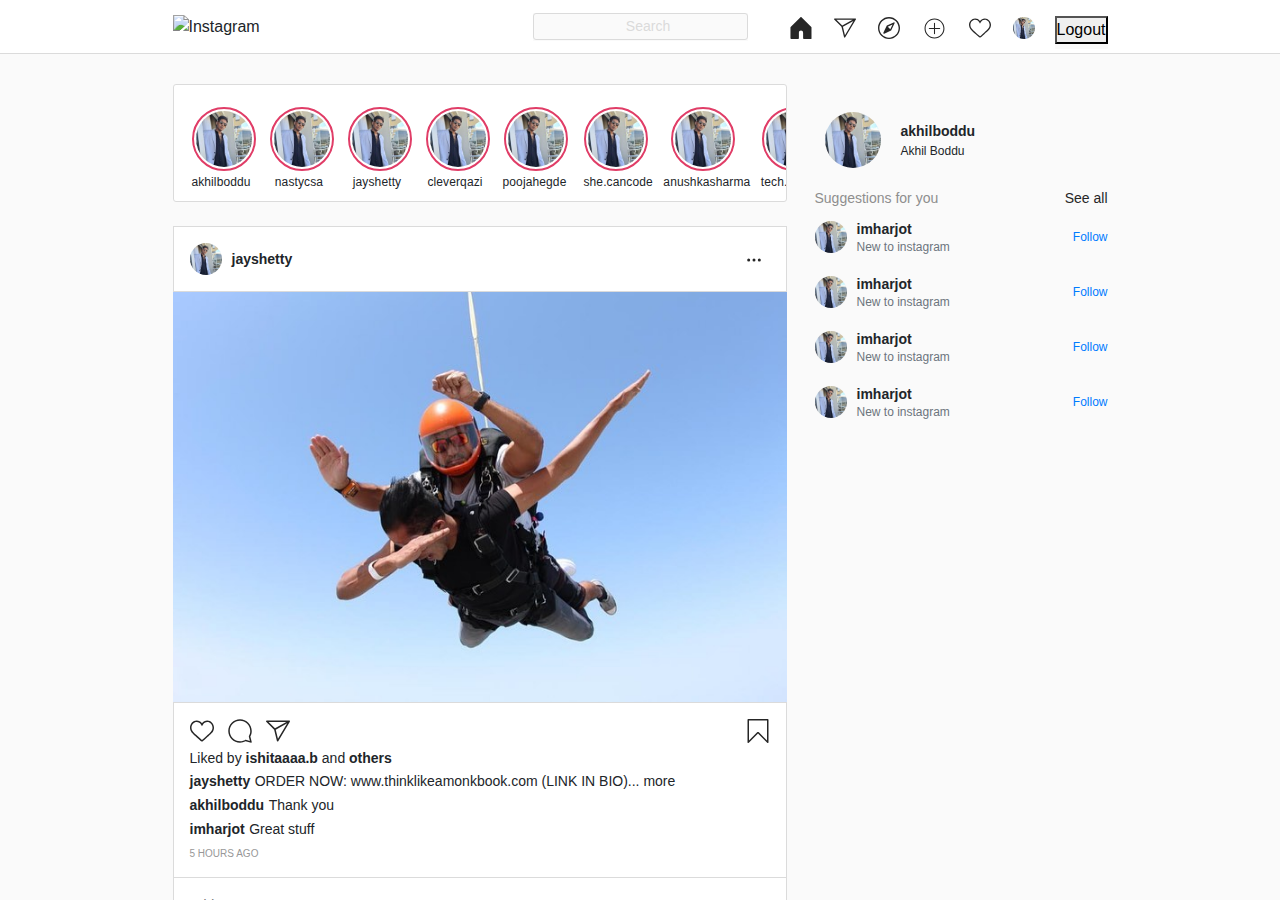
==== index.html @ ea260843 "modal" ====
<!DOCTYPE html>
<html lang="en">
  <head>
    <meta charset="UTF-8" />
    <meta name="viewport" content="width=device-width, initial-scale=1.0" />
    <link rel="icon" href="assets/favicon.png" type="image/png" />
    <link
      rel="stylesheet"
      href="https://stackpath.bootstrapcdn.com/bootstrap/4.5.2/css/bootstrap.min.css"
      integrity="sha384-JcKb8q3iqJ61gNV9KGb8thSsNjpSL0n8PARn9HuZOnIxN0hoP+VmmDGMN5t9UJ0Z"
      crossorigin="anonymous"/>

   
    <link rel="stylesheet" href="styles.css" />
    <link rel="stylesheet" href="mobile-styles.css" />
    <title>Instagram</title>

    <script src="https://www.gstatic.com/firebasejs/ui/6.0.1/firebase-ui-auth.js"></script>
    <link type="text/css" rel="stylesheet" href="https://www.gstatic.com/firebasejs/ui/6.0.1/firebase-ui-auth.css" />
    <script src="https://www.gstatic.com/firebasejs/3.6.1/firebase.js"></script>

    <script src='https://cdn.firebase.com/js/client/2.2.1/firebase.js'></script>

    <script src="logout.js" type="module"></script>
    <script src="script.js" type="module"></script>
  </head>

  <body>

    <div id="firebaseui-auth-container">


    </div>

    <div class="main-container">
      <div class="navbar">
        <div class="navbar-inner">
          <div class="logo">
            <img
              alt="Instagram"
              src="https://www.instagram.com/static/images/web/mobile_nav_type_logo.png/735145cfe0a4.png"
              srcset="
                https://www.instagram.com/static/images/web/mobile_nav_type_logo-2x.png/1b47f9d0e595.png 2x
              "
            />
          </div>
          <div class="search-bar">
            <div class="search-bar-inner">
              <span class="search-icon"></span>
              <span class="search-text">Search</span>
            </div>
          </div>
          <div class="navbar-icons">
            <div class="navbar-icons-inner">
              <div>
                <div class="">
                  <a href="/" tabindex="0"
                    ><svg
                      aria-label="Home"
                      class="_8-yf5"
                      fill="#262626"
                      height="22"
                      viewBox="0 0 48 48"
                      width="22"
                    >
                      <path
                        d="M45.5 48H30.1c-.8 0-1.5-.7-1.5-1.5V34.2c0-2.6-2.1-4.6-4.6-4.6s-4.6 2.1-4.6 4.6v12.3c0 .8-.7 1.5-1.5 1.5H2.5c-.8 0-1.5-.7-1.5-1.5V23c0-.4.2-.8.4-1.1L22.9.4c.6-.6 1.6-.6 2.1 0l21.5 21.5c.3.3.4.7.4 1.1v23.5c.1.8-.6 1.5-1.4 1.5z"
                      ></path></svg
                  ></a>
                </div>
              </div>
          
              <div class="margin-left">
                <a class="xWeGp" href="/direct/inbox/" tabindex="0"
                  ><svg
                    aria-label="Direct"
                    class="_8-yf5"
                    fill="#262626"
                    height="22"
                    viewBox="0 0 48 48"
                    width="22"
                  >
                    <path
                      d="M47.8 3.8c-.3-.5-.8-.8-1.3-.8h-45C.9 3.1.3 3.5.1 4S0 5.2.4 5.7l15.9 15.6 5.5 22.6c.1.6.6 1 1.2 1.1h.2c.5 0 1-.3 1.3-.7l23.2-39c.4-.4.4-1 .1-1.5zM5.2 6.1h35.5L18 18.7 5.2 6.1zm18.7 33.6l-4.4-18.4L42.4 8.6 23.9 39.7z"
                    ></path></svg
                ></a>
                <div class="_2g5Gx"></div>
              </div>
              <div class="margin-left">
                <a href="/explore/" tabindex="0"
                  ><svg
                    aria-label="Find People"
                    class="_8-yf5"
                    fill="#262626"
                    height="22"
                    viewBox="0 0 48 48"
                    width="22"
                    
                  >
                    <path
                      clip-rule="evenodd"
                      d="M24 0C10.8 0 0 10.8 0 24s10.8 24 24 24 24-10.8 24-24S37.2 0 24 0zm0 45C12.4 45 3 35.6 3 24S12.4 3 24 3s21 9.4 21 21-9.4 21-21 21zm10.2-33.2l-14.8 7c-.3.1-.6.4-.7.7l-7 14.8c-.3.6-.2 1.3.3 1.7.3.3.7.4 1.1.4.2 0 .4 0 .6-.1l14.8-7c.3-.1.6-.4.7-.7l7-14.8c.3-.6.2-1.3-.3-1.7-.4-.5-1.1-.6-1.7-.3zm-7.4 15l-5.5-5.5 10.5-5-5 10.5z"
                      fill-rule="evenodd"
                    ></path></svg
                ></a>
              </div>

              <div class="margin-left" id="triggerPopup">
                <label for="files" class="upload-button">
                  <a href="#" id="openPopup">
                    <svg
                      aria-label="Activity Feed"
                      fill="#262626"
                      height="25"
                      class="svg-icon" 
                      viewBox="0 0 20 20"
                      width="25"
                    >
                      <path d="M14.613,10c0,0.23-0.188,0.419-0.419,0.419H10.42v3.774c0,0.23-0.189,0.42-0.42,0.42s-0.419-0.189-0.419-0.42v-3.774H5.806c-0.23,0-0.419-0.189-0.419-0.419s0.189-0.419,0.419-0.419h3.775V5.806c0-0.23,0.189-0.419,0.419-0.419s0.42,0.189,0.42,0.419v3.775h3.774C14.425,9.581,14.613,9.77,14.613,10 M17.969,10c0,4.401-3.567,7.969-7.969,7.969c-4.402,0-7.969-3.567-7.969-7.969c0-4.402,3.567-7.969,7.969-7.969C14.401,2.031,17.969,5.598,17.969,10 M17.13,10c0-3.932-3.198-7.13-7.13-7.13S2.87,6.068,2.87,10c0,3.933,3.198,7.13,7.13,7.13S17.13,13.933,17.13,10"></path>
                    </svg>
                  </a>
                </label>
              </div>
              
              <!-- Overlay -->
              <div class="overlay" id="overlay"></div>
              
              <!-- Section with content for pop-up -->
              <section id="popupContent" class="popup-container">
                Upload Files<br />
                <input type="file" id="files" multiple /><br /><br />
                <button id="createPostButton">Upload</button>
                <p id="uploading"></p>
                <progress value="0" max="0" id="progress"></progress>
                <input type="text" id="post">

              </section>

              
              
              

              
              <div class="margin-left">
                <a class="_0ZPOP kIKUG" href="/accounts/activity/"
                  ><svg
                    aria-label="Activity Feed"
                    class="_8-yf5"
                    fill="#262626"
                    height="22"
                    viewBox="0 0 48 48"
                    width="22"
                  >
                    <path
                      d="M34.6 6.1c5.7 0 10.4 5.2 10.4 11.5 0 6.8-5.9 11-11.5 16S25 41.3 24 41.9c-1.1-.7-4.7-4-9.5-8.3-5.7-5-11.5-9.2-11.5-16C3 11.3 7.7 6.1 13.4 6.1c4.2 0 6.5 2 8.1 4.3 1.9 2.6 2.2 3.9 2.5 3.9.3 0 .6-1.3 2.5-3.9 1.6-2.3 3.9-4.3 8.1-4.3m0-3c-4.5 0-7.9 1.8-10.6 5.6-2.7-3.7-6.1-5.5-10.6-5.5C6 3.1 0 9.6 0 17.6c0 7.3 5.4 12 10.6 16.5.6.5 1.3 1.1 1.9 1.7l2.3 2c4.4 3.9 6.6 5.9 7.6 6.5.5.3 1.1.5 1.6.5.6 0 1.1-.2 1.6-.5 1-.6 2.8-2.2 7.8-6.8l2-1.8c.7-.6 1.3-1.2 2-1.7C42.7 29.6 48 25 48 17.6c0-8-6-14.5-13.4-14.5z"
                    ></path></svg
                ></a>

                
                
                <div class="">
                  <div class="poA5q" style="margin-left: -423px"></div>
                </div>
              </div>
              <div class="profile-pic margin-left">
                <img
                  alt="imharjotsingh's profile picture"
                  data-testid="user-avatar"
                  draggable="false"
                  src="assets/akhil.png"
                />
              </div>

              
              <div class="logout">
                <button name="logoutBtn" id="logoutBtn" type="submit" >Logout</button>

              </div>

            </div>
          </div>
        </div>
      </div>
      <main>
        <div class="content-container">
          <div class="content">
            <div class="stories">
              <div class="stories-inner">
                <div class="story">
                  <img
                    class="story-image"
                    alt="akhilboddu's profile picture"
                    data-testid="user-avatar"
                    draggable="false"
                    src="assets/akhil.png"
                  />
                  <div class="story-border"></div>
                  <span class="story-text">akhilboddu</span>
                </div>
                <div class="story">
                  <img
                    class="story-image"
                    alt="akhilboddu's profile picture"
                    data-testid="user-avatar"
                    draggable="false"
                    src="assets/akhil.png"
                  />
                  <div class="story-border"></div>
                  <span class="story-text">nastycsa</span>
                </div>
                <div class="story">
                  <img
                    class="story-image"
                    alt="akhilboddu's profile picture"
                    data-testid="user-avatar"
                    draggable="false"
                    src="assets/akhil.png"
                  />
                  <div class="story-border"></div>
                  <span class="story-text">jayshetty</span>
                </div>
                <div class="story">
                  <img
                    class="story-image"
                    alt="akhilboddu's profile picture"
                    data-testid="user-avatar"
                    draggable="false"
                    src="assets/akhil.png"
                  />
                  <div class="story-border"></div>
                  <span class="story-text">cleverqazi</span>
                </div>

                <div class="story">
                  <img
                    class="story-image"
                    alt="akhilboddu's profile picture"
                    data-testid="user-avatar"
                    draggable="false"
                    src="assets/akhil.png"
                  />
                  <div class="story-border"></div>
                  <span class="story-text">poojahegde</span>
                </div>
                <div class="story">
                  <img
                    class="story-image"
                    alt="akhilboddu's profile picture"
                    data-testid="user-avatar"
                    draggable="false"
                    src="assets/akhil.png"
                  />
                  <div class="story-border"></div>
                  <span class="story-text">she.cancode</span>
                </div>
                <div class="story">
                  <img
                    class="story-image"
                    alt="akhilboddu's profile picture"
                    data-testid="user-avatar"
                    draggable="false"
                    src="assets/akhil.png"
                  />
                  <div class="story-border"></div>
                  <span class="story-text">anushkasharma</span>
                </div>
                <div class="story">
                  <img
                    class="story-image"
                    alt="akhilboddu's profile picture"
                    data-testid="user-avatar"
                    draggable="false"
                    src="assets/akhil.png"
                  />
                  <div class="story-border"></div>
                  <span class="story-text">tech.unicorn</span>
                </div>
                <div class="story">
                  <img
                    class="story-image"
                    alt="akhilboddu's profile picture"
                    data-testid="user-avatar"
                    draggable="false"
                    src="assets/akhil.png"
                  />
                  <div class="story-border"></div>
                  <span class="story-text">lamborghini</span>
                </div>
                <div class="story">
                  <img
                    class="story-image"
                    alt="akhilboddu's profile picture"
                    data-testid="user-avatar"
                    draggable="false"
                    src="assets/akhil.png"
                  />
                  <div class="story-border"></div>
                  <span class="story-text">garyvee</span>
                </div>
              </div>
            </div>
            <div class="posts">
              <div class="post">
                <div class="header">
                  <div class="profile-area">
                    <div class="post-pic">
                      <img
                        alt="jayshetty's profile picture"
                        class="_6q-tv"
                        data-testid="user-avatar"
                        draggable="false"
                        src="assets/akhil.png"
                      />
                    </div>
                    <span class="profile-name">jayshetty</span>
                  </div>
                  
                  <div class="options">
                    <div
                      class="Igw0E rBNOH YBx95 _4EzTm"
                      style="height: 24px; width: 24px"
                    >

                    <div id="triggerPopup" style="cursor: pointer;">
                    
                      <svg
                        aria-label="More options"
                        class="_8-yf5"
                        fill="#262626"
                        height="16"
                        viewBox="0 0 48 48"
                        width="16"
                        id ="More options"
                      >
                        <circle
                          clip-rule="evenodd"
                          cx="8"
                          cy="24"
                          fill-rule="evenodd"
                          r="4.5"
                        ></circle>
                        <circle
                          clip-rule="evenodd"
                          cx="24"
                          cy="24"
                          fill-rule="evenodd"
                          r="4.5"
                        ></circle>
                        <circle
                          clip-rule="evenodd"
                          cx="40"
                          cy="24"
                          fill-rule="evenodd"
                          r="4.5"
                        ></circle>
                      </svg>                      
                    </div>
                  </div>
                </div>
              </div>

<!-- Modal -->
<div id="myModal" class="modal">
  <!-- Modal content -->
  <div class="modal-content">
    <div class="modal-header">
    </div>
    <div class="modal-body" id="modalBody">
      <!-- Dynamic content will be inserted here -->
    </div>
  </div>
</div>

                
                <div class="body">
                  <img
                    alt="Photo by Jay Shetty on September 12, 2020. Image may contain: 2 people."
                    class="FFVAD"
                    decoding="auto"
                    sizes="614px"
                    src="assets/post.png"
                    style="object-fit: cover"
                  />
                </div>
                <div class="footer">
                  <div class="user-actions">
                    <div class="like-comment-share">
                      <div>
                        <span class=""
                          ><svg
                            aria-label="Like"
                            class="_8-yf5"
                            fill="#262626"
                            height="24"
                            viewBox="0 0 48 48"
                            width="24"
                          >
                            <path
                              d="M34.6 6.1c5.7 0 10.4 5.2 10.4 11.5 0 6.8-5.9 11-11.5 16S25 41.3 24 41.9c-1.1-.7-4.7-4-9.5-8.3-5.7-5-11.5-9.2-11.5-16C3 11.3 7.7 6.1 13.4 6.1c4.2 0 6.5 2 8.1 4.3 1.9 2.6 2.2 3.9 2.5 3.9.3 0 .6-1.3 2.5-3.9 1.6-2.3 3.9-4.3 8.1-4.3m0-3c-4.5 0-7.9 1.8-10.6 5.6-2.7-3.7-6.1-5.5-10.6-5.5C6 3.1 0 9.6 0 17.6c0 7.3 5.4 12 10.6 16.5.6.5 1.3 1.1 1.9 1.7l2.3 2c4.4 3.9 6.6 5.9 7.6 6.5.5.3 1.1.5 1.6.5.6 0 1.1-.2 1.6-.5 1-.6 2.8-2.2 7.8-6.8l2-1.8c.7-.6 1.3-1.2 2-1.7C42.7 29.6 48 25 48 17.6c0-8-6-14.5-13.4-14.5z"
                            ></path></svg
                        ></span>
                      </div>
                      <div class="margin-left-small">
                        <svg
                          aria-label="Comment"
                          class="_8-yf5"
                          fill="#262626"
                          height="24"
                          viewBox="0 0 48 48"
                          width="24"
                        >
                          <path
                            clip-rule="evenodd"
                            d="M47.5 46.1l-2.8-11c1.8-3.3 2.8-7.1 2.8-11.1C47.5 11 37 .5 24 .5S.5 11 .5 24 11 47.5 24 47.5c4 0 7.8-1 11.1-2.8l11 2.8c.8.2 1.6-.6 1.4-1.4zm-3-22.1c0 4-1 7-2.6 10-.2.4-.3.9-.2 1.4l2.1 8.4-8.3-2.1c-.5-.1-1-.1-1.4.2-1.8 1-5.2 2.6-10 2.6-11.4 0-20.6-9.2-20.6-20.5S12.7 3.5 24 3.5 44.5 12.7 44.5 24z"
                            fill-rule="evenodd"
                          ></path>
                        </svg>
                      </div>
                      <div class="margin-left-small">
                        <svg
                          aria-label="Share Post"
                          class="_8-yf5"
                          fill="#262626"
                          height="24"
                          viewBox="0 0 48 48"
                          width="24"
                        >
                          <path
                            d="M47.8 3.8c-.3-.5-.8-.8-1.3-.8h-45C.9 3.1.3 3.5.1 4S0 5.2.4 5.7l15.9 15.6 5.5 22.6c.1.6.6 1 1.2 1.1h.2c.5 0 1-.3 1.3-.7l23.2-39c.4-.4.4-1 .1-1.5zM5.2 6.1h35.5L18 18.7 5.2 6.1zm18.7 33.6l-4.4-18.4L42.4 8.6 23.9 39.7z"
                          ></path>
                        </svg>
                      </div>
                    </div>
                    <div class="bookmark">
                      <div class="QBdPU rrUvL">
                        <svg
                          aria-label="Save"
                          class="_8-yf5"
                          fill="#262626"
                          height="24"
                          viewBox="0 0 48 48"
                          width="24"
                        >
                          <path
                            d="M43.5 48c-.4 0-.8-.2-1.1-.4L24 29 5.6 47.6c-.4.4-1.1.6-1.6.3-.6-.2-1-.8-1-1.4v-45C3 .7 3.7 0 4.5 0h39c.8 0 1.5.7 1.5 1.5v45c0 .6-.4 1.2-.9 1.4-.2.1-.4.1-.6.1zM24 26c.8 0 1.6.3 2.2.9l15.8 16V3H6v39.9l15.8-16c.6-.6 1.4-.9 2.2-.9z"
                          ></path>
                        </svg>
                      </div>
                    </div>
                  </div>
                  <span class="likes"
                    >Liked by <b>ishitaaaa.b</b> and <b>others</b></span
                  >
                  <span class="caption">
                    <span class="caption-username"><b>jayshetty</b></span>
                    <span class="caption-text">
                      ORDER NOW: www.thinklikeamonkbook.com (LINK IN BIO)...
                      more</span
                    >
                  </span>
                  <span class="comment">
                    <span class="caption-username"><b>akhilboddu</b></span>
                    <span class="caption-text">Thank you</span>
                  </span>
                  <span class="comment">
                    <span class="caption-username"><b>imharjot</b></span>
                    <span class="caption-text"> Great stuff</span>
                  </span>
                  <span class="posted-time">5 HOURS AGO</span>
                </div>
                <div class="add-comment">
                  <input type="text" placeholder="Add a comment..." />
                  <a class="post-btn">Post</a>
                </div>
              </div>
              <div class="post">
                <div class="header">
                  <div class="profile-area">
                    <div class="post-pic">
                      <img
                        alt="jayshetty's profile picture"
                        class="_6q-tv"
                        data-testid="user-avatar"
                        draggable="false"
                        src="assets/akhil.png"
                      />
                    </div>
                    <span class="profile-name">jayshetty</span>
                  </div>
                  
                  <div class="options">
                    <div
                      class="Igw0E rBNOH YBx95 _4EzTm"
                      style="height: 24px; width: 24px"
                    >

                    <div id="triggerPopup" style="cursor: pointer;">
                    
                      <svg
                        aria-label="More options"
                        class="_8-yf5"
                        fill="#262626"
                        height="16"
                        viewBox="0 0 48 48"
                        width="16"
                        id ="More options"
                      >
                        <circle
                          clip-rule="evenodd"
                          cx="8"
                          cy="24"
                          fill-rule="evenodd"
                          r="4.5"
                        ></circle>
                        <circle
                          clip-rule="evenodd"
                          cx="24"
                          cy="24"
                          fill-rule="evenodd"
                          r="4.5"
                        ></circle>
                        <circle
                          clip-rule="evenodd"
                          cx="40"
                          cy="24"
                          fill-rule="evenodd"
                          r="4.5"
                        ></circle>
                      </svg>                      
                    </div>
                  </div>
                </div>
              </div>

<!-- Modal -->
<div id="myModal" class="modal">
  <!-- Modal content -->
  <div class="modal-content">
    <div class="modal-header">
    </div>
    <div class="modal-body" id="modalBody">
      <!-- Dynamic content will be inserted here -->
    </div>
  </div>
</div>

                <div class="body">
                  <img
                    alt="Photo by Jay Shetty on September 12, 2020. Image may contain: 2 people."
                    class="FFVAD"
                    decoding="auto"
                    sizes="614px"
                    src="assets/post.png"
                    style="object-fit: cover"
                  />
                </div>
                <div class="footer">
                  <div class="user-actions">
                    <div class="like-comment-share">
                      <div>
                        <span class=""
                          ><svg
                            aria-label="Like"
                            class="_8-yf5"
                            fill="#262626"
                            height="24"
                            viewBox="0 0 48 48"
                            width="24"
                          >
                            <path
                              d="M34.6 6.1c5.7 0 10.4 5.2 10.4 11.5 0 6.8-5.9 11-11.5 16S25 41.3 24 41.9c-1.1-.7-4.7-4-9.5-8.3-5.7-5-11.5-9.2-11.5-16C3 11.3 7.7 6.1 13.4 6.1c4.2 0 6.5 2 8.1 4.3 1.9 2.6 2.2 3.9 2.5 3.9.3 0 .6-1.3 2.5-3.9 1.6-2.3 3.9-4.3 8.1-4.3m0-3c-4.5 0-7.9 1.8-10.6 5.6-2.7-3.7-6.1-5.5-10.6-5.5C6 3.1 0 9.6 0 17.6c0 7.3 5.4 12 10.6 16.5.6.5 1.3 1.1 1.9 1.7l2.3 2c4.4 3.9 6.6 5.9 7.6 6.5.5.3 1.1.5 1.6.5.6 0 1.1-.2 1.6-.5 1-.6 2.8-2.2 7.8-6.8l2-1.8c.7-.6 1.3-1.2 2-1.7C42.7 29.6 48 25 48 17.6c0-8-6-14.5-13.4-14.5z"
                            ></path></svg
                        ></span>
                      </div>
                      <div class="margin-left-small">
                        <svg
                          aria-label="Comment"
                          class="_8-yf5"
                          fill="#262626"
                          height="24"
                          viewBox="0 0 48 48"
                          width="24"
                        >
                          <path
                            clip-rule="evenodd"
                            d="M47.5 46.1l-2.8-11c1.8-3.3 2.8-7.1 2.8-11.1C47.5 11 37 .5 24 .5S.5 11 .5 24 11 47.5 24 47.5c4 0 7.8-1 11.1-2.8l11 2.8c.8.2 1.6-.6 1.4-1.4zm-3-22.1c0 4-1 7-2.6 10-.2.4-.3.9-.2 1.4l2.1 8.4-8.3-2.1c-.5-.1-1-.1-1.4.2-1.8 1-5.2 2.6-10 2.6-11.4 0-20.6-9.2-20.6-20.5S12.7 3.5 24 3.5 44.5 12.7 44.5 24z"
                            fill-rule="evenodd"
                          ></path>
                        </svg>
                      </div>
                      <div class="margin-left-small">
                        <svg
                          aria-label="Share Post"
                          class="_8-yf5"
                          fill="#262626"
                          height="24"
                          viewBox="0 0 48 48"
                          width="24"
                        >
                          <path
                            d="M47.8 3.8c-.3-.5-.8-.8-1.3-.8h-45C.9 3.1.3 3.5.1 4S0 5.2.4 5.7l15.9 15.6 5.5 22.6c.1.6.6 1 1.2 1.1h.2c.5 0 1-.3 1.3-.7l23.2-39c.4-.4.4-1 .1-1.5zM5.2 6.1h35.5L18 18.7 5.2 6.1zm18.7 33.6l-4.4-18.4L42.4 8.6 23.9 39.7z"
                          ></path>
                        </svg>
                      </div>
                    </div>
                    <div class="bookmark">
                      <div class="QBdPU rrUvL">
                        <svg
                          aria-label="Save"
                          class="_8-yf5"
                          fill="#262626"
                          height="24"
                          viewBox="0 0 48 48"
                          width="24"
                        >
                          <path
                            d="M43.5 48c-.4 0-.8-.2-1.1-.4L24 29 5.6 47.6c-.4.4-1.1.6-1.6.3-.6-.2-1-.8-1-1.4v-45C3 .7 3.7 0 4.5 0h39c.8 0 1.5.7 1.5 1.5v45c0 .6-.4 1.2-.9 1.4-.2.1-.4.1-.6.1zM24 26c.8 0 1.6.3 2.2.9l15.8 16V3H6v39.9l15.8-16c.6-.6 1.4-.9 2.2-.9z"
                          ></path>
                        </svg>
                      </div>
                    </div>
                  </div>
                  <span class="likes"
                    >Liked by <b>ishitaaaa.b</b> and <b>others</b></span
                  >
                  <span class="caption">
                    <span class="caption-username"><b>jayshetty</b></span>
                    <span class="caption-text">
                      ORDER NOW: www.thinklikeamonkbook.com (LINK IN BIO)...
                      more</span
                    >
                  </span>
                  <span class="comment">
                    <span class="caption-username"><b>akhilboddu</b></span>
                    <span class="caption-text">Thank you</span>
                  </span>
                  <span class="comment">
                    <span class="caption-username"><b>imharjot</b></span>
                    <span class="caption-text"> Great stuff</span>
                  </span>
                  <span class="posted-time">5 HOURS AGO</span>
                </div>
                <div class="add-comment">
                  <input type="text" placeholder="Add a comment..." />
                  <a class="post-btn">Post</a>
                </div>
              </div>
              <div class="post">
                <div class="header">
                  <div class="profile-area">
                    <div class="post-pic">
                      <img
                        alt="jayshetty's profile picture"
                        class="_6q-tv"
                        data-testid="user-avatar"
                        draggable="false"
                        src="assets/akhil.png"
                      />
                    </div>
                    <span class="profile-name">jayshetty</span>
                  </div>
                  
                  <div class="options">
                    <div
                      class="Igw0E rBNOH YBx95 _4EzTm"
                      style="height: 24px; width: 24px"
                    >

                    <div id="triggerPopup" style="cursor: pointer;">
                    
                      <svg
                        aria-label="More options"
                        class="_8-yf5"
                        fill="#262626"
                        height="16"
                        viewBox="0 0 48 48"
                        width="16"
                        id ="More options"
                      >
                        <circle
                          clip-rule="evenodd"
                          cx="8"
                          cy="24"
                          fill-rule="evenodd"
                          r="4.5"
                        ></circle>
                        <circle
                          clip-rule="evenodd"
                          cx="24"
                          cy="24"
                          fill-rule="evenodd"
                          r="4.5"
                        ></circle>
                        <circle
                          clip-rule="evenodd"
                          cx="40"
                          cy="24"
                          fill-rule="evenodd"
                          r="4.5"
                        ></circle>
                      </svg>                      
                    </div>
                  </div>
                </div>
              </div>

<!-- Modal -->
<div id="myModal" class="modal">
  <!-- Modal content -->
  <div class="modal-content">
    <div class="modal-header">
    </div>
    <div class="modal-body" id="modalBody">
      <!-- Dynamic content will be inserted here -->
    </div>
  </div>
</div>

                <div class="body">
                  <img
                    alt="Photo by Jay Shetty on September 12, 2020. Image may contain: 2 people."
                    class="FFVAD"
                    decoding="auto"
                    sizes="614px"
                    src="assets/post.png"
                    style="object-fit: cover"
                  />
                </div>
                <div class="footer">
                  <div class="user-actions">
                    <div class="like-comment-share">
                      <div>
                        <span class=""
                          ><svg
                            aria-label="Like"
                            class="_8-yf5"
                            fill="#262626"
                            height="24"
                            viewBox="0 0 48 48"
                            width="24"
                          >
                            <path
                              d="M34.6 6.1c5.7 0 10.4 5.2 10.4 11.5 0 6.8-5.9 11-11.5 16S25 41.3 24 41.9c-1.1-.7-4.7-4-9.5-8.3-5.7-5-11.5-9.2-11.5-16C3 11.3 7.7 6.1 13.4 6.1c4.2 0 6.5 2 8.1 4.3 1.9 2.6 2.2 3.9 2.5 3.9.3 0 .6-1.3 2.5-3.9 1.6-2.3 3.9-4.3 8.1-4.3m0-3c-4.5 0-7.9 1.8-10.6 5.6-2.7-3.7-6.1-5.5-10.6-5.5C6 3.1 0 9.6 0 17.6c0 7.3 5.4 12 10.6 16.5.6.5 1.3 1.1 1.9 1.7l2.3 2c4.4 3.9 6.6 5.9 7.6 6.5.5.3 1.1.5 1.6.5.6 0 1.1-.2 1.6-.5 1-.6 2.8-2.2 7.8-6.8l2-1.8c.7-.6 1.3-1.2 2-1.7C42.7 29.6 48 25 48 17.6c0-8-6-14.5-13.4-14.5z"
                            ></path></svg
                        ></span>
                      </div>
                      <div class="margin-left-small">
                        <svg
                          aria-label="Comment"
                          class="_8-yf5"
                          fill="#262626"
                          height="24"
                          viewBox="0 0 48 48"
                          width="24"
                        >
                          <path
                            clip-rule="evenodd"
                            d="M47.5 46.1l-2.8-11c1.8-3.3 2.8-7.1 2.8-11.1C47.5 11 37 .5 24 .5S.5 11 .5 24 11 47.5 24 47.5c4 0 7.8-1 11.1-2.8l11 2.8c.8.2 1.6-.6 1.4-1.4zm-3-22.1c0 4-1 7-2.6 10-.2.4-.3.9-.2 1.4l2.1 8.4-8.3-2.1c-.5-.1-1-.1-1.4.2-1.8 1-5.2 2.6-10 2.6-11.4 0-20.6-9.2-20.6-20.5S12.7 3.5 24 3.5 44.5 12.7 44.5 24z"
                            fill-rule="evenodd"
                          ></path>
                        </svg>
                      </div>
                      <div class="margin-left-small">
                        <svg
                          aria-label="Share Post"
                          class="_8-yf5"
                          fill="#262626"
                          height="24"
                          viewBox="0 0 48 48"
                          width="24"
                        >
                          <path
                            d="M47.8 3.8c-.3-.5-.8-.8-1.3-.8h-45C.9 3.1.3 3.5.1 4S0 5.2.4 5.7l15.9 15.6 5.5 22.6c.1.6.6 1 1.2 1.1h.2c.5 0 1-.3 1.3-.7l23.2-39c.4-.4.4-1 .1-1.5zM5.2 6.1h35.5L18 18.7 5.2 6.1zm18.7 33.6l-4.4-18.4L42.4 8.6 23.9 39.7z"
                          ></path>
                        </svg>
                      </div>
                    </div>
                    <div class="bookmark">
                      <div class="QBdPU rrUvL">
                        <svg
                          aria-label="Save"
                          class="_8-yf5"
                          fill="#262626"
                          height="24"
                          viewBox="0 0 48 48"
                          width="24"
                        >
                          <path
                            d="M43.5 48c-.4 0-.8-.2-1.1-.4L24 29 5.6 47.6c-.4.4-1.1.6-1.6.3-.6-.2-1-.8-1-1.4v-45C3 .7 3.7 0 4.5 0h39c.8 0 1.5.7 1.5 1.5v45c0 .6-.4 1.2-.9 1.4-.2.1-.4.1-.6.1zM24 26c.8 0 1.6.3 2.2.9l15.8 16V3H6v39.9l15.8-16c.6-.6 1.4-.9 2.2-.9z"
                          ></path>
                        </svg>
                      </div>
                    </div>
                  </div>
                  <span class="likes"
                    >Liked by <b>ishitaaaa.b</b> and <b>others</b></span
                  >
                  <span class="caption">
                    <span class="caption-username"><b>jayshetty</b></span>
                    <span class="caption-text">
                      ORDER NOW: www.thinklikeamonkbook.com (LINK IN BIO)...
                      more</span
                    >
                  </span>
                  <span class="comment">
                    <span class="caption-username"><b>akhilboddu</b></span>
                    <span class="caption-text">Thank you</span>
                  </span>
                  <span class="comment">
                    <span class="caption-username"><b>imharjot</b></span>
                    <span class="caption-text"> Great stuff</span>
                  </span>
                  <span class="posted-time">5 HOURS AGO</span>
                </div>
                <div class="add-comment">
                  <input type="text" placeholder="Add a comment..." />
                  <a class="post-btn">Post</a>
                </div>
              </div>
              <div class="post">
                <div class="header">
                  <div class="profile-area">
                    <div class="post-pic">
                      <img
                        alt="jayshetty's profile picture"
                        class="_6q-tv"
                        data-testid="user-avatar"
                        draggable="false"
                        src="assets/akhil.png"
                      />
                    </div>
                    <span class="profile-name">jayshetty</span>
                  </div>
                  <div class="options">
                    <div
                      class="Igw0E rBNOH YBx95 _4EzTm"
                      style="height: 24px; width: 24px"
                    >
                      <svg
                        aria-label="More options"
                        class="_8-yf5"
                        fill="#262626"
                        height="16"
                        viewBox="0 0 48 48"
                        width="16"
                      >
                        <circle
                          clip-rule="evenodd"
                          cx="8"
                          cy="24"
                          fill-rule="evenodd"
                          r="4.5"
                        ></circle>
                        <circle
                          clip-rule="evenodd"
                          cx="24"
                          cy="24"
                          fill-rule="evenodd"
                          r="4.5"
                        ></circle>
                        <circle
                          clip-rule="evenodd"
                          cx="40"
                          cy="24"
                          fill-rule="evenodd"
                          r="4.5"
                        ></circle>
                      </svg>
                    </div>
                  </div>
                </div>
                <div class="body">
                  <img
                    alt="Photo by Jay Shetty on September 12, 2020. Image may contain: 2 people."
                    class="FFVAD"
                    decoding="auto"
                    sizes="614px"
                    src="assets/post.png"
                    style="object-fit: cover"
                  />
                </div>
                <div class="footer">
                  <div class="user-actions">
                    <div class="like-comment-share">
                      <div>
                        <span class=""
                          ><svg
                            aria-label="Like"
                            class="_8-yf5"
                            fill="#262626"
                            height="24"
                            viewBox="0 0 48 48"
                            width="24"
                          >
                            <path
                              d="M34.6 6.1c5.7 0 10.4 5.2 10.4 11.5 0 6.8-5.9 11-11.5 16S25 41.3 24 41.9c-1.1-.7-4.7-4-9.5-8.3-5.7-5-11.5-9.2-11.5-16C3 11.3 7.7 6.1 13.4 6.1c4.2 0 6.5 2 8.1 4.3 1.9 2.6 2.2 3.9 2.5 3.9.3 0 .6-1.3 2.5-3.9 1.6-2.3 3.9-4.3 8.1-4.3m0-3c-4.5 0-7.9 1.8-10.6 5.6-2.7-3.7-6.1-5.5-10.6-5.5C6 3.1 0 9.6 0 17.6c0 7.3 5.4 12 10.6 16.5.6.5 1.3 1.1 1.9 1.7l2.3 2c4.4 3.9 6.6 5.9 7.6 6.5.5.3 1.1.5 1.6.5.6 0 1.1-.2 1.6-.5 1-.6 2.8-2.2 7.8-6.8l2-1.8c.7-.6 1.3-1.2 2-1.7C42.7 29.6 48 25 48 17.6c0-8-6-14.5-13.4-14.5z"
                            ></path></svg
                        ></span>
                      </div>
                      <div class="margin-left-small">
                        <svg
                          aria-label="Comment"
                          class="_8-yf5"
                          fill="#262626"
                          height="24"
                          viewBox="0 0 48 48"
                          width="24"
                        >
                          <path
                            clip-rule="evenodd"
                            d="M47.5 46.1l-2.8-11c1.8-3.3 2.8-7.1 2.8-11.1C47.5 11 37 .5 24 .5S.5 11 .5 24 11 47.5 24 47.5c4 0 7.8-1 11.1-2.8l11 2.8c.8.2 1.6-.6 1.4-1.4zm-3-22.1c0 4-1 7-2.6 10-.2.4-.3.9-.2 1.4l2.1 8.4-8.3-2.1c-.5-.1-1-.1-1.4.2-1.8 1-5.2 2.6-10 2.6-11.4 0-20.6-9.2-20.6-20.5S12.7 3.5 24 3.5 44.5 12.7 44.5 24z"
                            fill-rule="evenodd"
                          ></path>
                        </svg>
                      </div>
                      <div class="margin-left-small">
                        <svg
                          aria-label="Share Post"
                          class="_8-yf5"
                          fill="#262626"
                          height="24"
                          viewBox="0 0 48 48"
                          width="24"
                        >
                          <path
                            d="M47.8 3.8c-.3-.5-.8-.8-1.3-.8h-45C.9 3.1.3 3.5.1 4S0 5.2.4 5.7l15.9 15.6 5.5 22.6c.1.6.6 1 1.2 1.1h.2c.5 0 1-.3 1.3-.7l23.2-39c.4-.4.4-1 .1-1.5zM5.2 6.1h35.5L18 18.7 5.2 6.1zm18.7 33.6l-4.4-18.4L42.4 8.6 23.9 39.7z"
                          ></path>
                        </svg>
                      </div>
                    </div>
                    <div class="bookmark">
                      <div class="QBdPU rrUvL">
                        <svg
                          aria-label="Save"
                          class="_8-yf5"
                          fill="#262626"
                          height="24"
                          viewBox="0 0 48 48"
                          width="24"
                        >
                          <path
                            d="M43.5 48c-.4 0-.8-.2-1.1-.4L24 29 5.6 47.6c-.4.4-1.1.6-1.6.3-.6-.2-1-.8-1-1.4v-45C3 .7 3.7 0 4.5 0h39c.8 0 1.5.7 1.5 1.5v45c0 .6-.4 1.2-.9 1.4-.2.1-.4.1-.6.1zM24 26c.8 0 1.6.3 2.2.9l15.8 16V3H6v39.9l15.8-16c.6-.6 1.4-.9 2.2-.9z"
                          ></path>
                        </svg>
                      </div>
                    </div>
                  </div>
                  <span class="likes"
                    >Liked by <b>ishitaaaa.b</b> and <b>others</b></span
                  >
                  <span class="caption">
                    <span class="caption-username"><b>jayshetty</b></span>
                    <span class="caption-text">
                      ORDER NOW: www.thinklikeamonkbook.com (LINK IN BIO)...
                      more</span
                    >
                  </span>
                  <span class="comment">
                    <span class="caption-username"><b>akhilboddu</b></span>
                    <span class="caption-text">Thank you</span>
                  </span>
                  <span class="comment">
                    <span class="caption-username"><b>imharjot</b></span>
                    <span class="caption-text"> Great stuff</span>
                  </span>
                  <span class="posted-time">5 HOURS AGO</span>
                </div>
                <div class="add-comment">
                  <input type="text" placeholder="Add a comment..." />
                  <a class="post-btn">Post</a>
                </div>
              </div>
              <div class="post">
                <div class="header">
                  <div class="profile-area">
                    <div class="post-pic">
                      <img
                        alt="jayshetty's profile picture"
                        class="_6q-tv"
                        data-testid="user-avatar"
                        draggable="false"
                        src="assets/akhil.png"
                      />
                    </div>
                    <span class="profile-name">jayshetty</span>
                  </div>
                  <div class="options">
                    <div
                      class="Igw0E rBNOH YBx95 _4EzTm"
                      style="height: 24px; width: 24px"
                    >
                      <svg
                        aria-label="More options"
                        class="_8-yf5"
                        fill="#262626"
                        height="16"
                        viewBox="0 0 48 48"
                        width="16"
                      >
                        <circle
                          clip-rule="evenodd"
                          cx="8"
                          cy="24"
                          fill-rule="evenodd"
                          r="4.5"
                        ></circle>
                        <circle
                          clip-rule="evenodd"
                          cx="24"
                          cy="24"
                          fill-rule="evenodd"
                          r="4.5"
                        ></circle>
                        <circle
                          clip-rule="evenodd"
                          cx="40"
                          cy="24"
                          fill-rule="evenodd"
                          r="4.5"
                        ></circle>
                      </svg>
                    </div>
                  </div>
                </div>
                <div class="body">
                  <img
                    alt="Photo by Jay Shetty on September 12, 2020. Image may contain: 2 people."
                    class="FFVAD"
                    decoding="auto"
                    sizes="614px"
                    src="assets/post.png"
                    style="object-fit: cover"
                  />
                </div>
                <div class="footer">
                  <div class="user-actions">
                    <div class="like-comment-share">
                      <div>
                        <span class=""
                          ><svg
                            aria-label="Like"
                            class="_8-yf5"
                            fill="#262626"
                            height="24"
                            viewBox="0 0 48 48"
                            width="24"
                          >
                            <path
                              d="M34.6 6.1c5.7 0 10.4 5.2 10.4 11.5 0 6.8-5.9 11-11.5 16S25 41.3 24 41.9c-1.1-.7-4.7-4-9.5-8.3-5.7-5-11.5-9.2-11.5-16C3 11.3 7.7 6.1 13.4 6.1c4.2 0 6.5 2 8.1 4.3 1.9 2.6 2.2 3.9 2.5 3.9.3 0 .6-1.3 2.5-3.9 1.6-2.3 3.9-4.3 8.1-4.3m0-3c-4.5 0-7.9 1.8-10.6 5.6-2.7-3.7-6.1-5.5-10.6-5.5C6 3.1 0 9.6 0 17.6c0 7.3 5.4 12 10.6 16.5.6.5 1.3 1.1 1.9 1.7l2.3 2c4.4 3.9 6.6 5.9 7.6 6.5.5.3 1.1.5 1.6.5.6 0 1.1-.2 1.6-.5 1-.6 2.8-2.2 7.8-6.8l2-1.8c.7-.6 1.3-1.2 2-1.7C42.7 29.6 48 25 48 17.6c0-8-6-14.5-13.4-14.5z"
                            ></path></svg
                        ></span>
                      </div>
                      <div class="margin-left-small">
                        <svg
                          aria-label="Comment"
                          class="_8-yf5"
                          fill="#262626"
                          height="24"
                          viewBox="0 0 48 48"
                          width="24"
                        >
                          <path
                            clip-rule="evenodd"
                            d="M47.5 46.1l-2.8-11c1.8-3.3 2.8-7.1 2.8-11.1C47.5 11 37 .5 24 .5S.5 11 .5 24 11 47.5 24 47.5c4 0 7.8-1 11.1-2.8l11 2.8c.8.2 1.6-.6 1.4-1.4zm-3-22.1c0 4-1 7-2.6 10-.2.4-.3.9-.2 1.4l2.1 8.4-8.3-2.1c-.5-.1-1-.1-1.4.2-1.8 1-5.2 2.6-10 2.6-11.4 0-20.6-9.2-20.6-20.5S12.7 3.5 24 3.5 44.5 12.7 44.5 24z"
                            fill-rule="evenodd"
                          ></path>
                        </svg>
                      </div>
                      <div class="margin-left-small">
                        <svg
                          aria-label="Share Post"
                          class="_8-yf5"
                          fill="#262626"
                          height="24"
                          viewBox="0 0 48 48"
                          width="24"
                        >
                          <path
                            d="M47.8 3.8c-.3-.5-.8-.8-1.3-.8h-45C.9 3.1.3 3.5.1 4S0 5.2.4 5.7l15.9 15.6 5.5 22.6c.1.6.6 1 1.2 1.1h.2c.5 0 1-.3 1.3-.7l23.2-39c.4-.4.4-1 .1-1.5zM5.2 6.1h35.5L18 18.7 5.2 6.1zm18.7 33.6l-4.4-18.4L42.4 8.6 23.9 39.7z"
                          ></path>
                        </svg>
                      </div>
                    </div>
                    <div class="bookmark">
                      <div class="QBdPU rrUvL">
                        <svg
                          aria-label="Save"
                          class="_8-yf5"
                          fill="#262626"
                          height="24"
                          viewBox="0 0 48 48"
                          width="24"
                        >
                          <path
                            d="M43.5 48c-.4 0-.8-.2-1.1-.4L24 29 5.6 47.6c-.4.4-1.1.6-1.6.3-.6-.2-1-.8-1-1.4v-45C3 .7 3.7 0 4.5 0h39c.8 0 1.5.7 1.5 1.5v45c0 .6-.4 1.2-.9 1.4-.2.1-.4.1-.6.1zM24 26c.8 0 1.6.3 2.2.9l15.8 16V3H6v39.9l15.8-16c.6-.6 1.4-.9 2.2-.9z"
                          ></path>
                        </svg>
                      </div>
                    </div>
                  </div>
                  <span class="likes"
                    >Liked by <b>ishitaaaa.b</b> and <b>others</b></span
                  >
                  <span class="caption">
                    <span class="caption-username"><b>jayshetty</b></span>
                    <span class="caption-text">
                      ORDER NOW: www.thinklikeamonkbook.com (LINK IN BIO)...
                      more</span
                    >
                  </span>
                  <span class="comment">
                    <span class="caption-username"><b>akhilboddu</b></span>
                    <span class="caption-text">Thank you</span>
                  </span>
                  <span class="comment">
                    <span class="caption-username"><b>imharjot</b></span>
                    <span class="caption-text"> Great stuff</span>
                  </span>
                  <span class="posted-time">5 HOURS AGO</span>
                </div>
                <div class="add-comment">
                  <input type="text" placeholder="Add a comment..." />
                  <a class="post-btn">Post</a>
                </div>
              </div>
            </div>
          </div>
          <div class="sidebar">
            <div class="profile-details">
              <div class="profile-details-pic">
                <img
                  class="story-image"
                  alt="akhilboddu's profile picture"
                  data-testid="user-avatar"
                  draggable="false"
                  src="assets/akhil.png"
                />
              </div>
              <div class="user-details">
                <span class="username">akhilboddu</span>
                <span class="name">Akhil Boddu</span>
              </div>
            </div>
            <div class="suggestions">
              <div class="suggestions-header">
                <span class="title">Suggestions for you</span>
                <a class="see-all-btn">See all</a>
              </div>
              <div class="suggestion">
                <div class="suggestion-details">
                  <div class="suggestion-pic">
                    <img
                      alt="imharjotsingh's profile picture"
                      data-testid="user-avatar"
                      draggable="false"
                      src="assets/akhil.png"
                    />
                  </div>
                  <div class="suggestion-profile-details">
                    <span class="profile-name">imharjot</span>
                    <span class="text-muted">New to instagram</span>
                  </div>
                </div>
                <a class="follow-btn">Follow</a>
              </div>

              
              <div class="suggestion">
                <div class="suggestion-details">
                  <div class="suggestion-pic">
                    <img
                      alt="imharjotsingh's profile picture"
                      data-testid="user-avatar"
                      draggable="false"
                      src="assets/akhil.png"
                    />
                  </div>
                  <div class="suggestion-profile-details">
                    <span class="profile-name">imharjot</span>
                    <span class="text-muted">New to instagram</span>
                  </div>
                </div>
                <a class="follow-btn">Follow</a>
              </div>
              <div class="suggestion">
                <div class="suggestion-details">
                  <div class="suggestion-pic">
                    <img
                      alt="imharjotsingh's profile picture"
                      data-testid="user-avatar"
                      draggable="false"
                      src="assets/akhil.png"
                    />
                  </div>
                  <div class="suggestion-profile-details">
                    <span class="profile-name">imharjot</span>
                    <span class="text-muted">New to instagram</span>
                  </div>
                </div>
                <a class="follow-btn">Follow</a>
              </div>
              <div class="suggestion">
                <div class="suggestion-details">
                  <div class="suggestion-pic">
                    <img
                      alt="imharjotsingh's profile picture"
                      data-testid="user-avatar"
                      draggable="false"
                      src="assets/akhil.png"
                    />
                  </div>                  
                  <div class="suggestion-profile-details">
                    <span class="profile-name">imharjot</span>
                    <span class="text-muted">New to instagram</span>
                  </div>
                </div>
                <a class="follow-btn">Follow</a>
              </div>
            </div>
            <div class="sidebar-footer"></div>
          </div>
        </div>
      </main> 
    </div>
  </body>
</html>
---- styles.css ----
* {
    margin:0;
    padding:0;
    box-sizing: border-box;
}

:root {
    --color-border: #dbdbdb;
}

.main-container {
    height: 100vh;
    margin: 0;
    padding: 0;
}

.navbar {
    height: 54px;
    border-bottom: 1px solid var(--color-border);
    display: flex;
    justify-content: center;
    align-items: center;
}

.navbar-inner {
    width: 975px;
    height: 100%;
    display: flex;
    padding: 0px 20px; 
    align-items: center;
}

.logo {
    width: 360px;
}

.search-bar {
    background-color: #fafafa;
    width: 215px;
    height: 28px;

}

.search-bar-inner {
    background-color: #fafafa;
    border-radius: 3px;
    padding: 2px;
    border: 1px solid var(--color-border);
    display: flex;
    align-items: center;
    justify-content: center;
}

.search-icon {
    display: inline-block;
    background-image: url(https://www.instagram.com/static/bundles/es6/sprite_core_2x_bcd90c1d4868.png/bcd90c1d4868.png);
    background-repeat: no-repeat;
    background-size: 440px 411px;
    background-position: -428px -241px;
    height: 10px;
    width: 10px;
    margin-right: 6px;
}

.search-text {
    font-size: 14px;
    font-weight: 300;
    color: rgb(219, 219, 219);
}

.navbar-icons {
    width: 360px;
    height: 22px;
}

.profile-pic img {
    height: 22px;
    width: 22px;
    border-radius: 50%;
}

.navbar-icons-inner {
    padding: 0 0 0 24px;
    display: flex;
    justify-content: flex-end;
}

.margin-left {
    margin-left: 22px;
}
.margin-left-small {
    margin-left: 14px;
}

main {
    height: calc(100vh - 54px);
    background-color: #fafafa;
    display: flex;
    justify-content: center;
}

.content-container {
   padding-top: 30px;
   width: 935px;
   height: 100%;
   display: flex;
   overflow: hidden;
}

.content {
    margin: 0 28px 0 0;
    width: 614px;
    height: 100%;
    overflow-y: scroll;
 }

.sidebar {
    width: 293px;
    height: 100%;
}

.stories {
    background-color: white;
    width: 100%;
    padding: 16px 0;
    border: 1px solid var(--color-border);
    border-radius: 3px;
    height: 118px;
    overflow: hidden ;
}

.stories-inner {
    padding-left: 22px;
    padding-top: 10px;
    display: flex;
    overflow-x: scroll;
}

::-webkit-scrollbar {
    display: none;
}

.story {
    margin-right: 22px;
    position: relative;
    display: flex;
    flex-direction: column;
}
.story-image {
    height: 56px;
    width: 56px;
    border-radius: 50%;
}

.story-border {
    position: absolute;
    height: 64px;
    width: 64px;
    top: -4px;
    left: -4px;
    border: 2px solid #e03d67;
    border-radius: 50%;
}

.story-text {
    display: flex;
    justify-content: center;
    margin-left: -5px;
    margin-top: 6px;
    letter-spacing: .01em;
    max-width: 74px;
    font-size: 12px;
    font-weight: 400;
}

.post {
    display: flex;
    flex-direction: column;
}

.header {
    display: flex;
    justify-content: space-between;
    align-items: center;
    padding: 16px;
    background-color: white;
    width: 100%;
    border: 1px solid var(--color-border);
    margin-top: 24px;
}

.profile-area {
    display: flex;
    align-items: center;
}

.post-pic img {
    width: 32px;
    height: 32px;
    border-radius: 50%;
}

.profile-name {
    margin-left: 10px;
    font-size: 14px;
    font-weight: 600;
}

.footer {
    display: flex;
    flex-direction: column;
    background-color: white;
    width: 100%;
    padding: 16px;
    border: 1px solid var(--color-border);
    border-bottom: none;
}

.user-actions {
    display: flex;
    justify-content: space-between;
    align-items: center;
}

.like-comment-share {
    display: flex;
}
.likes {
    font-size: 14px;
    margin-top: 5px;
}
.caption-username {
    font-size: 14px;
    font-weight: 400;
}
.caption-text {
    font-size: 14px;
    font-weight: 400;
}

.posted-time {
    font-size: 10px;
    font-weight: 400;
    color: #989898;
    margin-top: 5px;
}

.add-comment {
    border-top: 1px solid #efefef;
    width: 100%;
    background: white;
    height: 56px;
    display: flex;
    align-items: center;
    justify-content: space-between;
    border: 1px solid var(--color-border);
    padding: 0 16px;
}

.add-comment input {
    outline: none;
    border: none;
}

::placeholder {
    font-size: 14px;
}

.post-btn {
    text-decoration: none;
    font-size: 14px;
}

.profile-details {
    display: flex;
    align-items: center;
    margin: 18px 0 10px 0;
    padding: 10px;

}

.user-details {
    display: flex;
    flex-direction: column;
    margin-left: 20px;
}

.username {
    font-size: 14px;
    font-weight: 600;
}
.name {
    font-size: 12px;
    font-weight: 400;
}

.suggestions-header {
    display: flex;
    justify-content: space-between;
}
.title {
    font-size: 14px;
    fontweight: 600;
    color: #8e8e8e;
}
.see-all-btn {
    color: #262626;
    text-decoration: none;
    cursor: pointer;
    font-size: 14px;
}
.suggestion {
    display: flex;
    justify-content: space-between;
    align-items: center;
    padding: 10px 0;
}
.suggestion-details {
    display: flex;
    align-items: center;
}
.suggestion-profile-details {
    display: flex;
    flex-direction: column;
}
.suggestion-pic img {
    width: 32px;
    height: 32px;
    border-radius: 50%;
}
.follow-btn {
    font-size: 12px;
    text-decoration: none;
}
.text-muted {
    padding: 0;
    font-size: 12px;
    margin: 0;
    font-weight: 400 ;
    line-height: 14px;
    margin-left: 10px;
}

.body img {
    width: 100%;
}

.logout {
margin-left: 20px;
background-color: #fafafa;
border-color: #fafafa;

}

.files {
display: none;

  }
  
  .popup-container {
    display: none;
    position: fixed;
    top: 50%;
    left: 50%;
    transform: translate(-50%, -50%);
    background-color: white;
    padding: 20px;
    border-radius: 5px;
    box-shadow: 0 0 10px rgba(0, 0, 0, 0.3);
    z-index: 1000;
    width: 450px;
    height: 350px;
  }

  .overlay {
    display: none;
    position: fixed;
    top: 0;
    left: 0;
    width: 100%;
    height: 100%;
    background-color: rgba(0, 0, 0, 0.5);
    z-index: 1000;
  }


  /* Modal styles */
.modal {
    display: none;
    position: fixed;
    z-index: 1;
    left: 0;
    top: 0;
    width: 100%;
    height: 100%;
    overflow: auto;
    background-color: rgb(0,0,0);
    background-color: rgba(0,0,0,0.4);
    

  }
  
  .modal-content {
    background-color: #fefefe;
    margin: 15% auto;
    padding: 20px;
    border: 1px solid #888;
    width: 80%;
    align-items: center;
    width: 550px;
    height: 400px;
  }
  
  .close {
    color: #aaa;
    float: right;
    font-size: 28px;
    font-weight: bold;
  }
  
  .close:hover,
  .close:focus {
    color: black;
    text-decoration: none;
    cursor: pointer;
  }
  
  /* Add border-bottom to each paragraph in modal body */
.modal-body p {
    border-bottom: 1px solid #ccc; /* Define border style */
    padding-bottom: 5px; /* Add some padding *//* Include padding and border in the width */
  }
  .modal-body  {
    border-bottom: 1px solid #ccc; /* Define border style */
    padding: 5px 0; /* Add vertical padding */
    width: 100%; /* Make paragraphs extend to 100% width */
  }
  
  p{
    box-sizing: border-box; /* Include padding and border in the width */
    display: flex; /* Use flexbox */
    justify-content: center; /* Center-align content horizontally */
  }
  /* Remove border-bottom from last paragraph in modal body */
  .modal-body p:last-child {
    border-bottom: none; /* Remove border from last paragraph */
    padding-bottom: 0; /* Remove padding from last paragraph */
  }


/* Style for the "Report" row */
.modal-body .report {
    color: red; /* Set text color to red */
  }
---- mobile-styles.css ----
@media (max-width: 1000px) {
    .sidebar {
        display: none;
    }
    .content-container {
        display: flex;
        justify-content: center;
    }
    .navbar-inner {
        width: 100%;
    }
}

@media (max-width: 640px) {
    .content-container {
        padding-top: 0px
    }
    .navbar-inner {
        padding: 0;
    }
    .content {
        margin: 0;
    }
    .search-bar {
        display: none;
    }
    .header {
        border: none;
        background: transparent;
    }
}
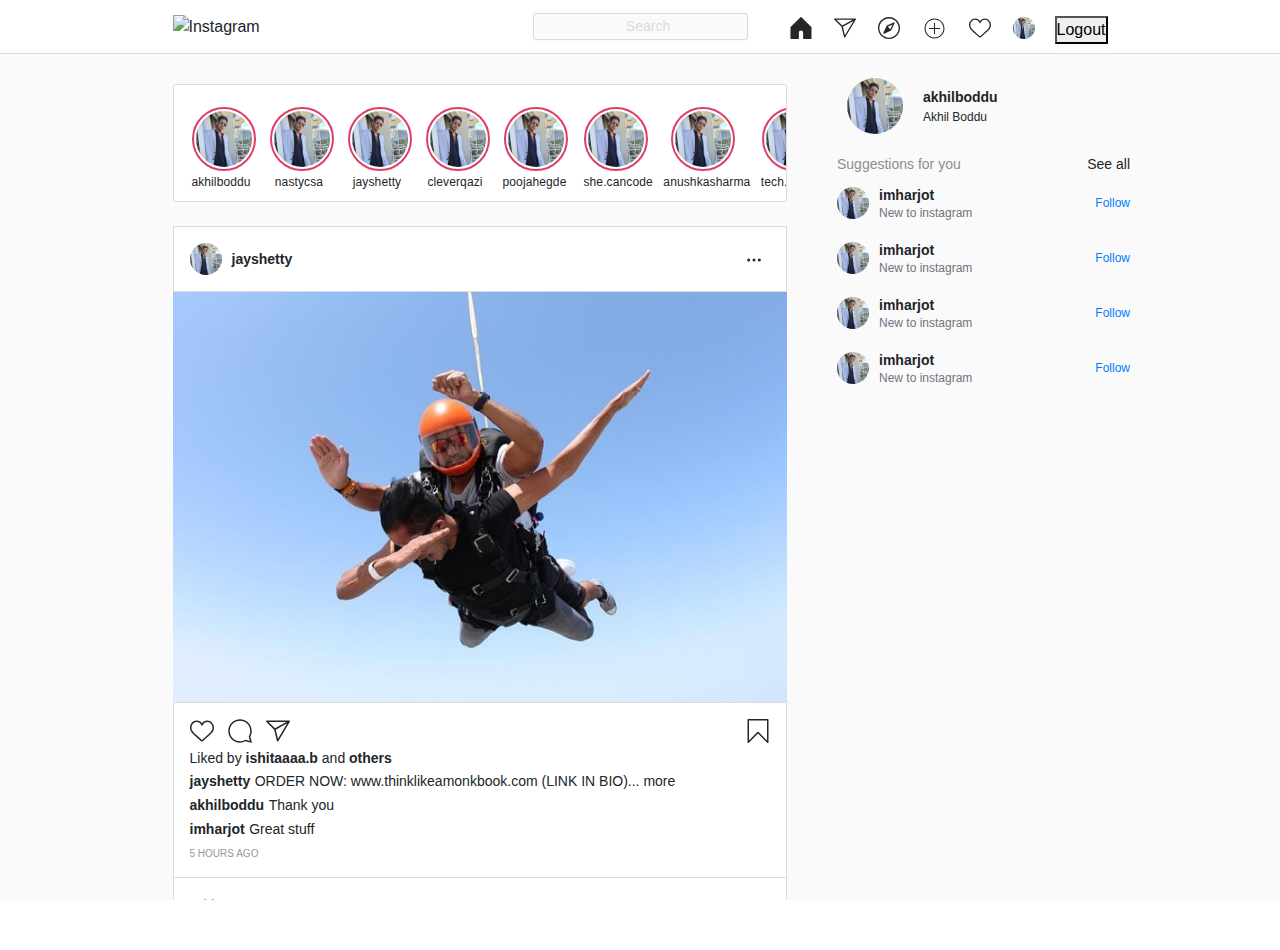
==== commit 2818ecd7: "style" ====
--- a/index.html
+++ b/index.html
@@ -26,6 +26,44 @@
   </head>
 
   <body>
+
+
+    <footer class="bottom-nav">
+     <svg xmlns="http://www.w3.org/2000/svg" viewBox="0 0 24 24" width="24" height="24">
+  <path d="M12 3L2 12h3v8h4v-6h4v6h4v-8h3M12 1L0 13h4v10h6v-6h4v6h6v-10h4L12 1z"/>
+</svg>
+<svg xmlns="http://www.w3.org/2000/svg" viewBox="0 0 48 48" width="24" height="24">
+  <path d="M47.8 3.8c-.3-.5-.8-.8-1.3-.8h-45C.9 3.1.3 3.5.1 4S0 5.2.4 5.7l15.9 15.6 5.5 22.6c.1.6.6 1 1.2 1.1h.2c.5 0 1-.3 1.3-.7l23.2-39c.4-.4.4-1 .1-1.5zM5.2 6.1h35.5L18 18.7 5.2 6.1zm18.7 33.6l-4.4-18.4L42.4 8.6 23.9 39.7z"/>
+</svg>
+
+<svg xmlns="http://www.w3.org/2000/svg" viewBox="0 0 48 48" width="24" height="24">
+  <path d="M24 0C10.8 0 0 10.8 0 24s10.8 24 24 24 24-10.8 24-24S37.2 0 24 0zm0 45C12.4 45 3 35.6 3 24S12.4 3 24 3s21 9.4 21 21-9.4 21-21 21zm10.2-33.2l-14.8 7c-.3.1-.6.4-.7.7l-7 14.8c-.3.6-.2 1.3.3 1.7.3.3.7.4 1.1.4.2 0 .4 0 .6-.1l14.8-7c.3-.1.6-.4.7-.7l7-14.8c.3-.6.2-1.3-.3-1.7-.4-.5-1.1-.6-1.7-.3zm-7.4 15l-5.5-5.5 10.5-5-5 10.5z"></path>
+</svg>
+
+
+
+<svg xmlns="http://www.w3.org/2000/svg" viewBox="0 0 24 24" width="24" height="24" fill="none" stroke="#000000" stroke-width="2" stroke-linecap="round" stroke-linejoin="round">
+  <path d="M12 21.35l-1.45-1.32C5.4 15.36 2 12.28 2 8.5 2 5.42 4.42 3 7.5 3c1.74 0 3.41.81 4.5 2.09C13.09 3.81 14.76 3 16.5 3 19.58 3 22 5.42 22 8.5c0 3.78-3.4 6.86-8.55 11.54L12 21.35z"/>
+</svg>
+
+<div class="triggerPopup">
+  <a href="#" class="openPopup">
+    <label for="files" class="upload-button">
+      <svg xmlns="http://www.w3.org/2000/svg" viewBox="0 0 20 20" width="24" height="24" >
+        <path d="M14.613,10c0,0.23-0.188,0.419-0.419,0.419H10.42v3.774c0,0.23-0.189,0.42-0.42,0.42s-0.419-0.189-0.419-0.42v-3.774H5.806c-0.23,0-0.419-0.189-0.419-0.419s0.189-0.419,0.419-0.419h3.775V5.806c0-0.23,0.189-0.419,0.419-0.419s0.42,0.189,0.42,0.419v3.775h3.774C14.425,9.581,14.613,9.77,14.613,10 M17.969,10c0,4.401-3.567,7.969-7.969,7.969c-4.402,0-7.969-3.567-7.969-7.969c0-4.402,3.567-7.969,7.969-7.969C14.401,2.031,17.969,5.598,17.969,10 M17.13,10c0-3.932-3.198-7.13-7.13-7.13S2.87,6.068,2.87,10c0,3.933,3.198,7.13,7.13,7.13S17.13,13.933,17.13,10"></path>
+      </svg>
+    </label>
+  </a>
+</div>
+
+
+  <div class="profile-pic">
+    <img src="assets/akhil.png" alt="imharjotsingh's profile picture" draggable="false" data-testid="user-avatar">
+  </div>
+
+
+  </footer>
+
 
     <div id="firebaseui-auth-container">
 
@@ -105,11 +143,12 @@
                 ></a>
               </div>
 
-              <div class="margin-left" id="triggerPopup">
+              <div class="margin-left" class="triggerPopup">
                 <label for="files" class="upload-button">
                   <a href="#" id="openPopup">
                     <svg
                       aria-label="Activity Feed"
+                      class="triggerPopup"
                       fill="#262626"
                       height="25"
                       class="svg-icon" 
@@ -121,24 +160,7 @@
                   </a>
                 </label>
               </div>
-              
-              <!-- Overlay -->
-              <div class="overlay" id="overlay"></div>
-              
-              <!-- Section with content for pop-up -->
-              <section id="popupContent" class="popup-container">
-                Upload Files<br />
-                <input type="file" id="files" multiple /><br /><br />
-                <button id="createPostButton">Upload</button>
-                <p id="uploading"></p>
-                <progress value="0" max="0" id="progress"></progress>
-                <input type="text" id="post">
-
-              </section>
-
-              
-              
-              
+
 
               
               <div class="margin-left">
@@ -325,7 +347,7 @@
                     
                       <svg
                         aria-label="More options"
-                        class="_8-yf5"
+                        class="_8-yf5 mod-open"
                         fill="#262626"
                         height="16"
                         viewBox="0 0 48 48"
@@ -366,12 +388,24 @@
     <div class="modal-header">
     </div>
     <div class="modal-body" id="modalBody">
-      <!-- Dynamic content will be inserted here -->
+
+      <p id="reports" class="triggerPopup">Edit</p>
+      <p class="report">Delete</p>
+      <p class="report">Report</p>
+      <p>Unfollow</p>
+      <p>Go to post</p>
+      <p>Share to...</p>
+      <p>Copy Link</p>
+      <p>Embed</p>
+      <p>Cancel</p>
     </div>
   </div>
 </div>
 
-                
+
+
+
+      
                 <div class="body">
                   <img
                     alt="Photo by Jay Shetty on September 12, 2020. Image may contain: 2 people."
@@ -497,14 +531,14 @@
                     <div id="triggerPopup" style="cursor: pointer;">
                     
                       <svg
-                        aria-label="More options"
-                        class="_8-yf5"
-                        fill="#262626"
-                        height="16"
-                        viewBox="0 0 48 48"
-                        width="16"
-                        id ="More options"
-                      >
+                      aria-label="More options"
+                      class="_8-yf5 mod-open"
+                      fill="#262626"
+                      height="16"
+                      viewBox="0 0 48 48"
+                      width="16"
+                      id ="More options"
+                    >
                         <circle
                           clip-rule="evenodd"
                           cx="8"
@@ -530,20 +564,7 @@
                     </div>
                   </div>
                 </div>
-              </div>
-
-<!-- Modal -->
-<div id="myModal" class="modal">
-  <!-- Modal content -->
-  <div class="modal-content">
-    <div class="modal-header">
-    </div>
-    <div class="modal-body" id="modalBody">
-      <!-- Dynamic content will be inserted here -->
-    </div>
-  </div>
-</div>
-
+              </div>                
                 <div class="body">
                   <img
                     alt="Photo by Jay Shetty on September 12, 2020. Image may contain: 2 people."
@@ -625,10 +646,14 @@
                   >
                   <span class="caption">
                     <span class="caption-username"><b>jayshetty</b></span>
-                    <span class="caption-text">
-                      ORDER NOW: www.thinklikeamonkbook.com (LINK IN BIO)...
-                      more</span
-                    >
+                    
+
+
+                    <div class="post">
+                      <span class="caption-text">
+                        ORDER NOW: www.thinklikeamonkbook.com (LINK IN BIO)...
+                        more</span
+                      >
                   </span>
                   <span class="comment">
                     <span class="caption-username"><b>akhilboddu</b></span>
@@ -670,7 +695,7 @@
                     
                       <svg
                         aria-label="More options"
-                        class="_8-yf5"
+                        class="_8-yf5 mod-open"
                         fill="#262626"
                         height="16"
                         viewBox="0 0 48 48"
@@ -704,18 +729,30 @@
                 </div>
               </div>
 
-<!-- Modal -->
 <div id="myModal" class="modal">
   <!-- Modal content -->
   <div class="modal-content">
     <div class="modal-header">
     </div>
     <div class="modal-body" id="modalBody">
-      <!-- Dynamic content will be inserted here -->
+
+      <p class="report"> <div class="post">
+        <span class="caption-text">
+          ORDER NOW: www.thinklikeamonkbook.com (LINK IN BIO)...
+          more</span
+        >
+      </div></p>
+      <p class="report">Delete</p>
+      <p class="report">Report</p>
+      <p>Unfollow</p>
+      <p>Go to post</p>
+      <p>Share to...</p>
+      <p>Copy Link</p>
+      <p>Embed</p>
+      <p>Cancel</p>
     </div>
   </div>
 </div>
-
                 <div class="body">
                   <img
                     alt="Photo by Jay Shetty on September 12, 2020. Image may contain: 2 people."
@@ -836,14 +873,15 @@
                       class="Igw0E rBNOH YBx95 _4EzTm"
                       style="height: 24px; width: 24px"
                     >
-                      <svg
-                        aria-label="More options"
-                        class="_8-yf5"
-                        fill="#262626"
-                        height="16"
-                        viewBox="0 0 48 48"
-                        width="16"
-                      >
+                    <svg
+                    aria-label="More options"
+                    class="_8-yf5 mod-open"
+                    fill="#262626"
+                    height="16"
+                    viewBox="0 0 48 48"
+                    width="16"
+                    id ="More options"
+                  >
                         <circle
                           clip-rule="evenodd"
                           cx="8"
@@ -989,13 +1027,14 @@
                       class="Igw0E rBNOH YBx95 _4EzTm"
                       style="height: 24px; width: 24px"
                     >
-                      <svg
+                     <svg
                         aria-label="More options"
-                        class="_8-yf5"
+                        class="_8-yf5 mod-open"
                         fill="#262626"
                         height="16"
                         viewBox="0 0 48 48"
                         width="16"
+                        id ="More options"
                       >
                         <circle
                           clip-rule="evenodd"
@@ -1220,6 +1259,21 @@
             <div class="sidebar-footer"></div>
           </div>
         </div>
+
+
+                      <!-- Overlay -->
+                      <div class="overlay" id="overlay"></div>
+              
+                      <!-- Section with content for pop-up -->
+                      <section id="popupContent" class="popup-container">
+                        Upload Files<br />
+                        <input type="file" id="files" multiple /><br /><br />
+                        <button id="createPostButton">Upload</button>
+                        <p id="uploading"></p>
+                        <progress value="0" max="0" id="progress"></progress>
+                        <input type="text" id="post" placeholder="caption">
+                      </section>
+
       </main> 
     </div>
   </body>
--- a/styles.css
+++ b/styles.css
@@ -103,7 +103,7 @@
    padding-top: 30px;
    width: 935px;
    height: 100%;
-   display: flex;
+   display: flexbox;
    overflow: hidden;
 }
 
@@ -114,9 +114,12 @@
     overflow-y: scroll;
  }
 
-.sidebar {
+ .sidebar {
     width: 293px;
     height: 100%;
+    position: absolute;
+    top: 50px; /* Adjust the top position */
+    right: 150px; /* Adjust the right position */
 }
 
 .stories {
@@ -368,8 +371,9 @@
     border-radius: 5px;
     box-shadow: 0 0 10px rgba(0, 0, 0, 0.3);
     z-index: 1000;
-    width: 450px;
-    height: 350px;
+    width: 350px;
+    height: 400px;
+    background-color:grey;
   }
 
   .overlay {
@@ -402,14 +406,15 @@
   
   .modal-content {
     background-color: #fefefe;
-    margin: 15% auto;
-    padding: 20px;
     border: 1px solid #888;
-    width: 80%;
-    align-items: center;
-    width: 550px;
-    height: 400px;
-  }
+    width: 380px; /* Set the width to 1000px */
+    height: 480px; /* Set the height to 838px */
+    position: fixed;
+    top: 50%;
+    left: 50%;
+    transform: translate(-50%, -50%);
+    border-radius: 25px;
+}
   
   .close {
     color: #aaa;
@@ -432,7 +437,7 @@
   }
   .modal-body  {
     border-bottom: 1px solid #ccc; /* Define border style */
-    padding: 5px 0; /* Add vertical padding */
+    padding: 7px 0; /* Add vertical padding */
     width: 100%; /* Make paragraphs extend to 100% width */
   }
   
@@ -449,7 +454,52 @@
 
 
 /* Style for the "Report" row */
-.modal-body .report {
-    color: red; /* Set text color to red */
-  }
+.modal-body #report {
+    color: red;
+    align-content: center;
+  }
+  
+  .bottom-nav {
+    position: fixed;
+    bottom: 0;
+    left: 0;
+    width: 100%;
+    background-color: #f0f0f0;
+    display: flex;
+    justify-content: space-around;
+    align-items: center;
+    padding: 10px 0;
+    z-index: 1000;
+}
+
+.icon {
+    width: 24px;
+    height: 24px;
+    fill: #666; /* Adjust color as needed */
+}
+
+.bottom-nav{
+    display: none;
+}
+
+
+/**popup**/
+.popupContent{
+    background-color: red;
+
+}
+
+/* Modal Styling */
+.modal {
+    display: none; /* Hidden by default */
+    position: fixed;
+    top: 0;
+    left: 0;
+    width: 100%;
+    height: 100%;
+    background-color: rgba(0, 0, 0, 0.5); /* Black with opacity */
+    z-index: 1;
+  }
+  
+
   --- a/mobile-styles.css
+++ b/mobile-styles.css
@@ -1,5 +1,8 @@
 @media (max-width: 1000px) {
     .sidebar {
+        display: none;
+    }
+    .navbar-icons-inner{
         display: none;
     }
     .content-container {
@@ -8,7 +11,50 @@
     }
     .navbar-inner {
         width: 100%;
+
     }
+
+ .bottom-nav {
+            display: flex;
+            background-color: lightslategray;
+        }
+
+.profile-pic img {
+    height: 22px;
+    width: 22px;
+    border-radius: 50%;
+}
+
+footer{
+    background-color: black;
+}
+
+.triggerPopup{
+    display: block;
+}
+
+.popup-container {
+    display: none;
+    position: fixed;
+    top: 50%;
+    left: 50%;
+    transform: translate(-50%, -50%);
+    background-color: white;
+    padding: 20px;
+    border-radius: 5px;
+    box-shadow: 0 0 10px rgba(0, 0, 0, 0.3);
+    z-index: 1000;
+    width: 250px;
+    height: 300px;
+    background-color:rgb(59, 78, 77);
+  }
+
+
+#posting{
+    margin-bottom:15px;
+}
+  
+
 }
 
 @media (max-width: 640px) {
@@ -22,10 +68,20 @@
         margin: 0;
     }
     .search-bar {
-        display: none;
+        display: block;
+        width:600px;
+        margin-left: 30px;
     }
     .header {
         border: none;
         background: transparent;
     }
+
+    .profile-pic img {
+        height: 22px;
+        width: 22px;
+        border-radius: 50%;
+    }
+
+      
 }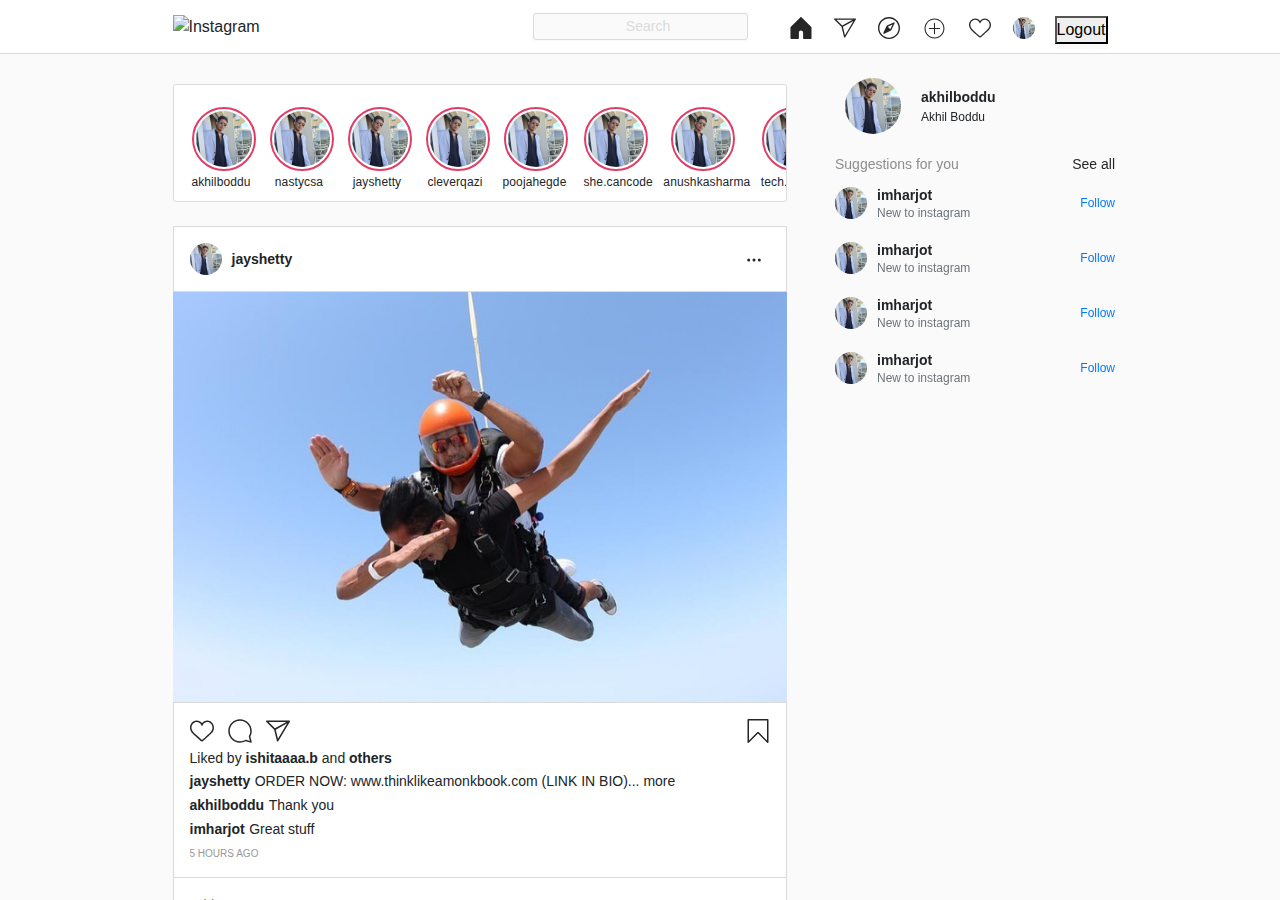
==== commit aee84874: "log out mobile" ====
--- a/index.html
+++ b/index.html
@@ -57,9 +57,22 @@
 </div>
 
 
-  <div class="profile-pic">
+  <div class="profile-pic"  id="mod-pic">
     <img src="assets/akhil.png" alt="imharjotsingh's profile picture" draggable="false" data-testid="user-avatar">
-  </div>
+
+<!-- Modal for profile page -->
+<div id="profileModal" class="modal">
+    <div class="modal-content">
+        <div class="modal-header">
+            <span class="close">&times;</span>
+        </div>
+        <div class="modal-body">
+            <img id="profile-pic-modal" src="assets/akhil.png" alt="Profile Picture">
+            <button id="logoutBtn">Logout</button>
+        </div>
+    </div>
+</div>
+</div>
 
 
   </footer>
--- a/styles.css
+++ b/styles.css
@@ -117,9 +117,9 @@
  .sidebar {
     width: 293px;
     height: 100%;
-    position: absolute;
+    position:fixed;
     top: 50px; /* Adjust the top position */
-    right: 150px; /* Adjust the right position */
+    right:300px; /* Adjust the right position */
 }
 
 .stories {
--- a/mobile-styles.css
+++ b/mobile-styles.css
@@ -53,9 +53,40 @@
 #posting{
     margin-bottom:15px;
 }
-  
+
+#profile-pic-modal{
+        height: 100px;
+        width: 100px;
+        border-radius: 50%;
+        position:relative;
+        margin-left: 25px;
+}
 
 }
+
+@media (max-width: 1280px){
+    .sidebar {
+        width: 280px;
+        height: 100%;
+        position:fixed;
+        top: 50px; /* Adjust the top position */
+        right:165px; /* Adjust the right position */
+    }
+    
+}
+
+@media (max-width: 1024px){
+    .sidebar {
+        width: 200px;
+        height: 100%;
+        position:fixed;
+        top: 50px; /* Adjust the top position */
+        right:140px; /* Adjust the right position */
+    }
+    
+}
+
+
 
 @media (max-width: 640px) {
     .content-container {
